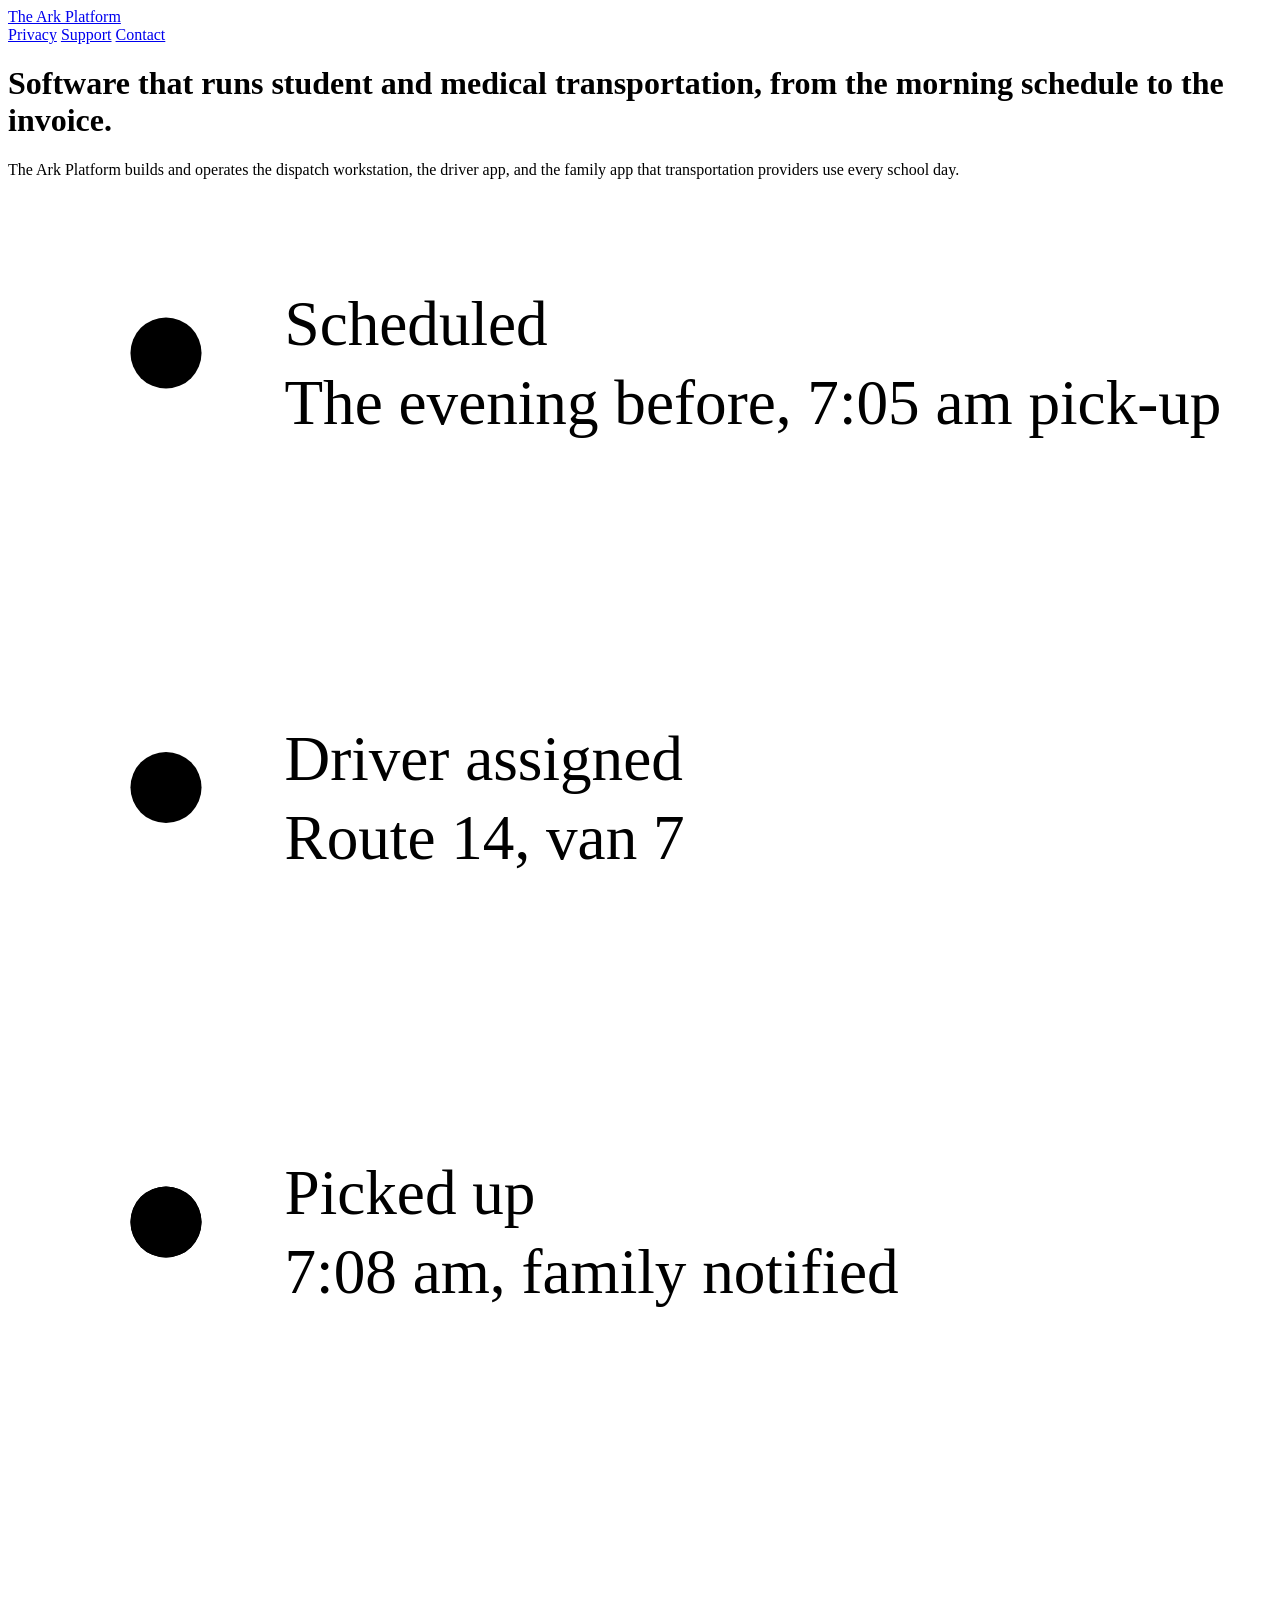
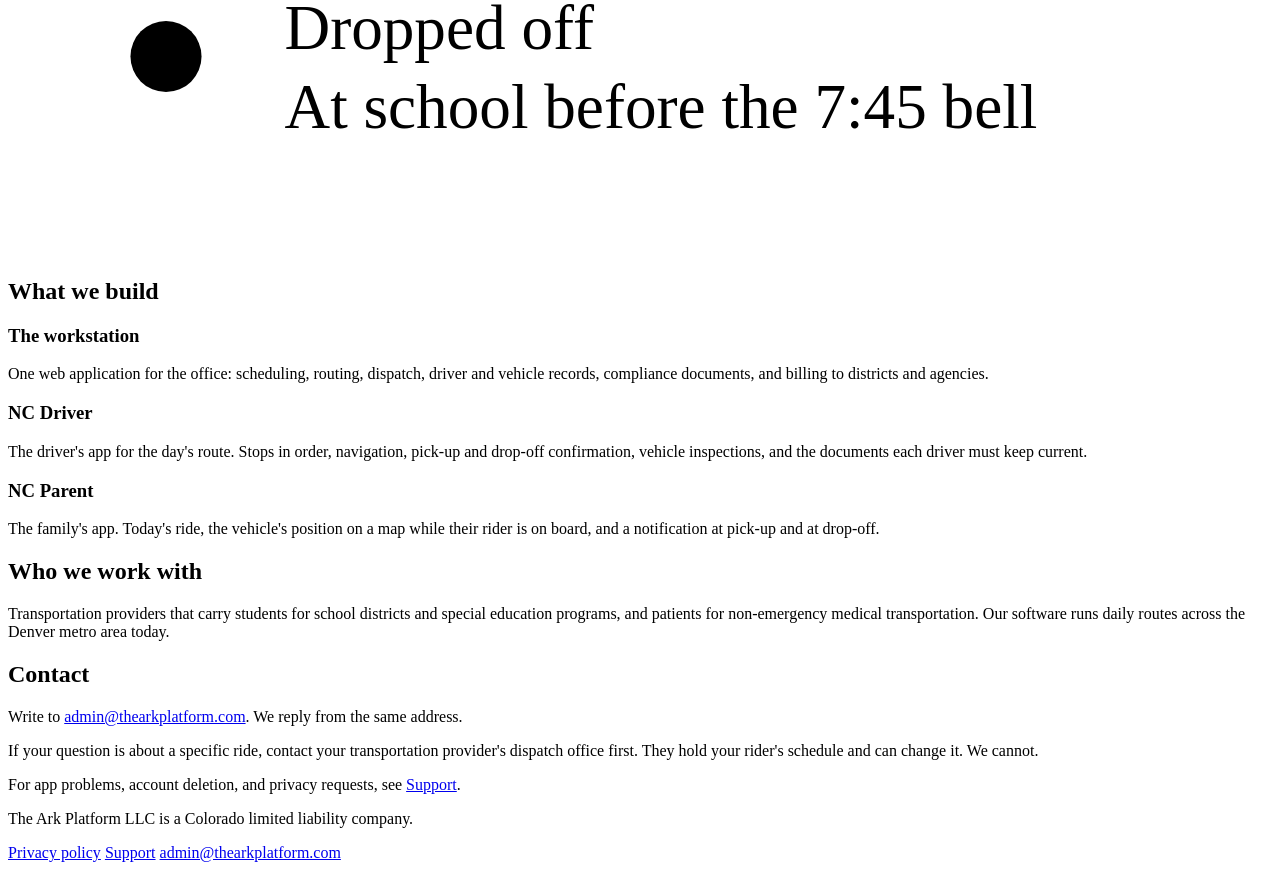
==== public/index.html @ aa96f92b "Company site: home, privacy policy, support" ====
<!doctype html>
<html lang="en">
<head>
<meta charset="utf-8">
<meta name="viewport" content="width=device-width, initial-scale=1">
<title>The Ark Platform</title>
<meta name="description" content="The Ark Platform builds and operates transportation management software for student transportation and non-emergency medical transportation providers: a dispatch workstation, a driver app, and a family app.">
<link rel="icon" href="/favicon.svg" type="image/svg+xml">
<link rel="preconnect" href="https://fonts.googleapis.com">
<link rel="preconnect" href="https://fonts.gstatic.com" crossorigin>
<link href="https://fonts.googleapis.com/css2?family=Public+Sans:wght@400;600&display=swap" rel="stylesheet">
<link rel="stylesheet" href="/style.css">
</head>
<body>
<div class="wrap">
<header class="site-head">
  <a class="wordmark" href="/">The Ark Platform</a>
  <nav aria-label="Site">
    <a href="/privacy/">Privacy</a>
    <a href="/support/">Support</a>
    <a href="#contact">Contact</a>
  </nav>
</header>

<main>
<div class="hero">
  <div>
    <h1>Software that runs student and medical transportation, from the morning schedule to the invoice.</h1>
    <p class="lead">The Ark Platform builds and operates the dispatch workstation, the driver app, and the family app that transportation providers use every school day.</p>
  </div>
  <svg class="route" viewBox="0 0 320 420" role="img" aria-labelledby="route-title route-desc">
    <title id="route-title">One ride, stop by stop</title>
    <desc id="route-desc">A vertical route line with four stops: scheduled, driver assigned, picked up, and dropped off. The picked up stop is highlighted as the current one.</desc>
    <path class="line" d="M40 40 V380" pathLength="340"/>
    <g class="stopg">
      <circle class="stop" cx="40" cy="40" r="9"/>
      <text class="name" x="70" y="38">Scheduled</text>
      <text class="sub" x="70" y="58">The evening before, 7:05 am pick-up</text>
    </g>
    <g class="stopg">
      <circle class="stop" cx="40" cy="150" r="9"/>
      <text class="name" x="70" y="148">Driver assigned</text>
      <text class="sub" x="70" y="168">Route 14, van 7</text>
    </g>
    <g class="stopg">
      <circle class="pulse" cx="40" cy="260" r="9"/>
      <circle class="stop now" cx="40" cy="260" r="9"/>
      <text class="name" x="70" y="258">Picked up</text>
      <text class="sub" x="70" y="278">7:08 am, family notified</text>
    </g>
    <g class="stopg">
      <circle class="stop" cx="40" cy="370" r="9"/>
      <text class="name" x="70" y="368">Dropped off</text>
      <text class="sub" x="70" y="388">At school before the 7:45 bell</text>
    </g>
  </svg>
</div>

<section id="products">
  <h2>What we build</h2>
  <h3>The workstation</h3>
  <p>One web application for the office: scheduling, routing, dispatch, driver and vehicle records, compliance documents, and billing to districts and agencies.</p>
  <h3>NC Driver</h3>
  <p>The driver's app for the day's route. Stops in order, navigation, pick-up and drop-off confirmation, vehicle inspections, and the documents each driver must keep current.</p>
  <h3>NC Parent</h3>
  <p>The family's app. Today's ride, the vehicle's position on a map while their rider is on board, and a notification at pick-up and at drop-off.</p>
</section>

<section id="who">
  <h2>Who we work with</h2>
  <p>Transportation providers that carry students for school districts and special education programs, and patients for non-emergency medical transportation. Our software runs daily routes across the Denver metro area today.</p>
</section>

<section id="contact">
  <h2>Contact</h2>
  <p>Write to <a href="mailto:admin@thearkplatform.com">admin@thearkplatform.com</a>. We reply from the same address.</p>
  <p>If your question is about a specific ride, contact your transportation provider's dispatch office first. They hold your rider's schedule and can change it. We cannot.</p>
  <p>For app problems, account deletion, and privacy requests, see <a href="/support/">Support</a>.</p>
</section>
</main>

<footer class="site-foot">
  <p>The Ark Platform LLC is a Colorado limited liability company.</p>
  <p><a href="/privacy/">Privacy policy</a> <a href="/support/">Support</a> <a href="mailto:admin@thearkplatform.com">admin@thearkplatform.com</a></p>
</footer>
</div>
</body>
</html>
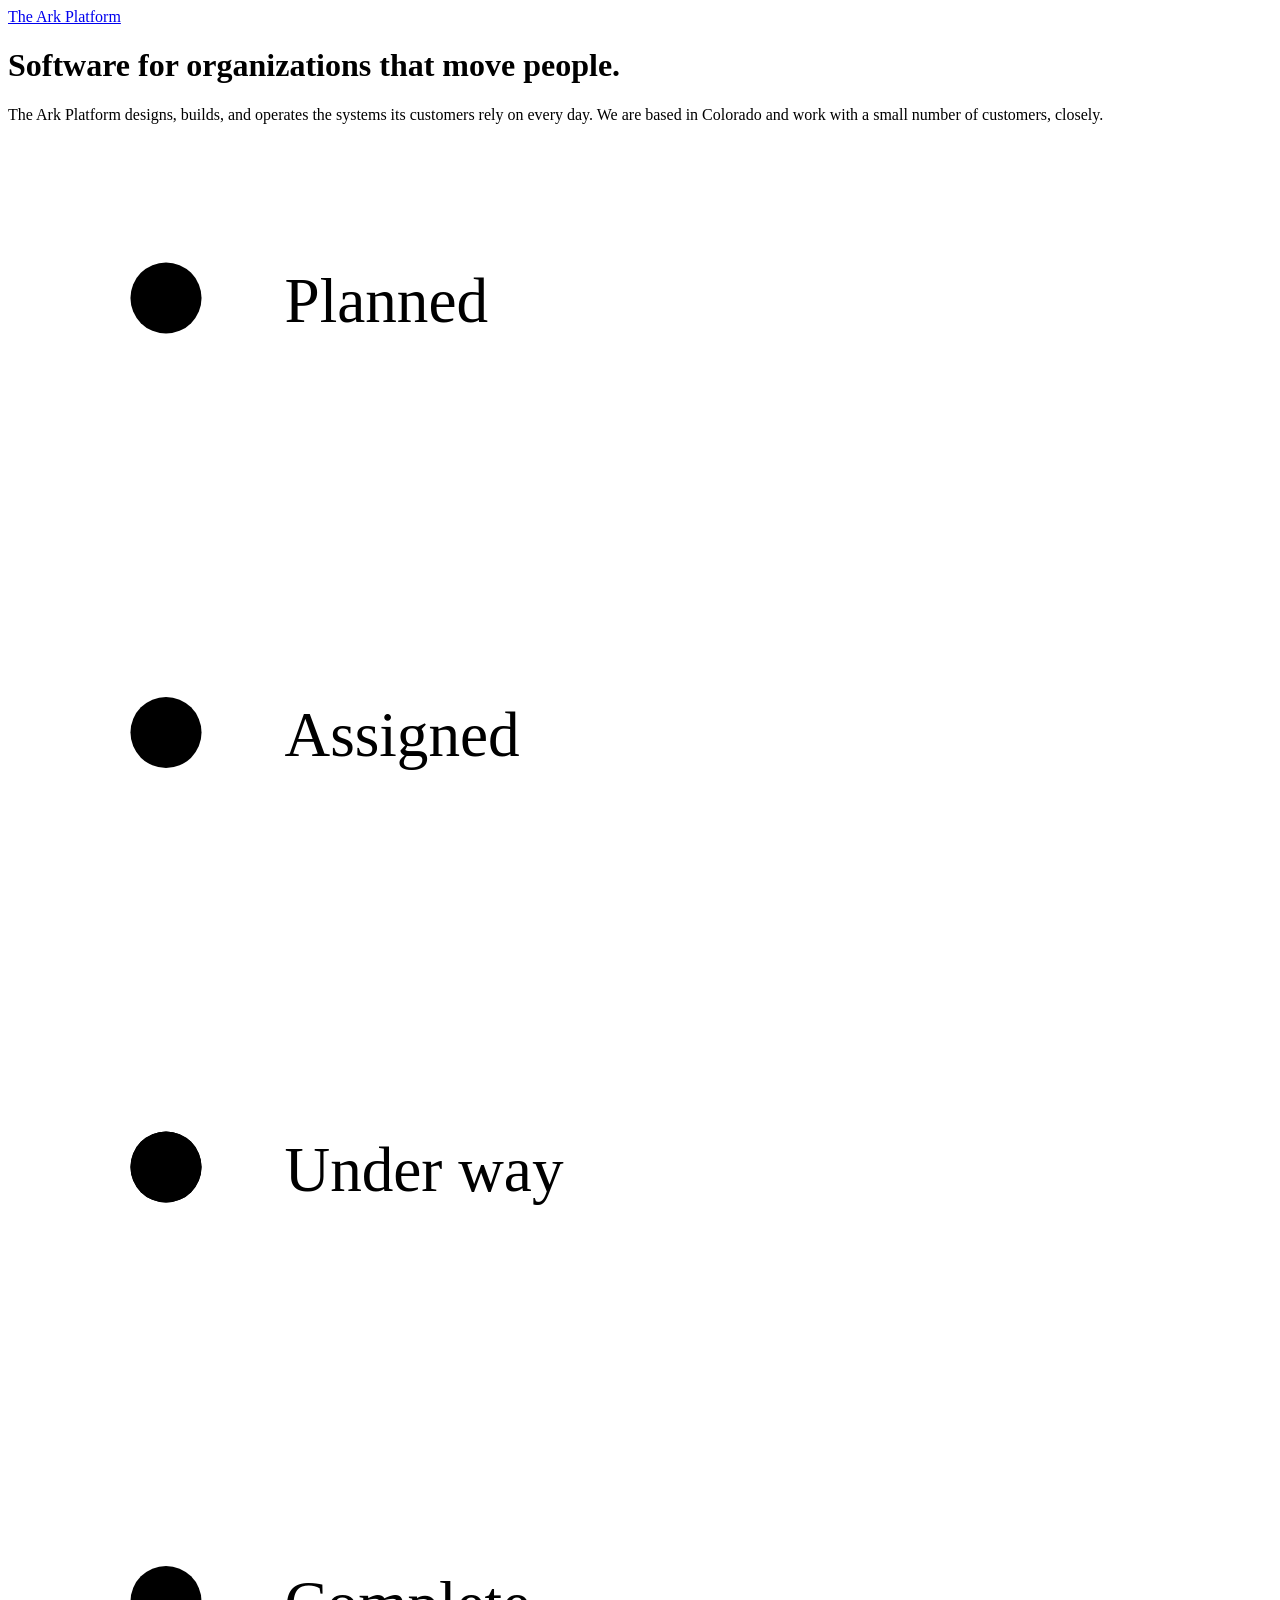
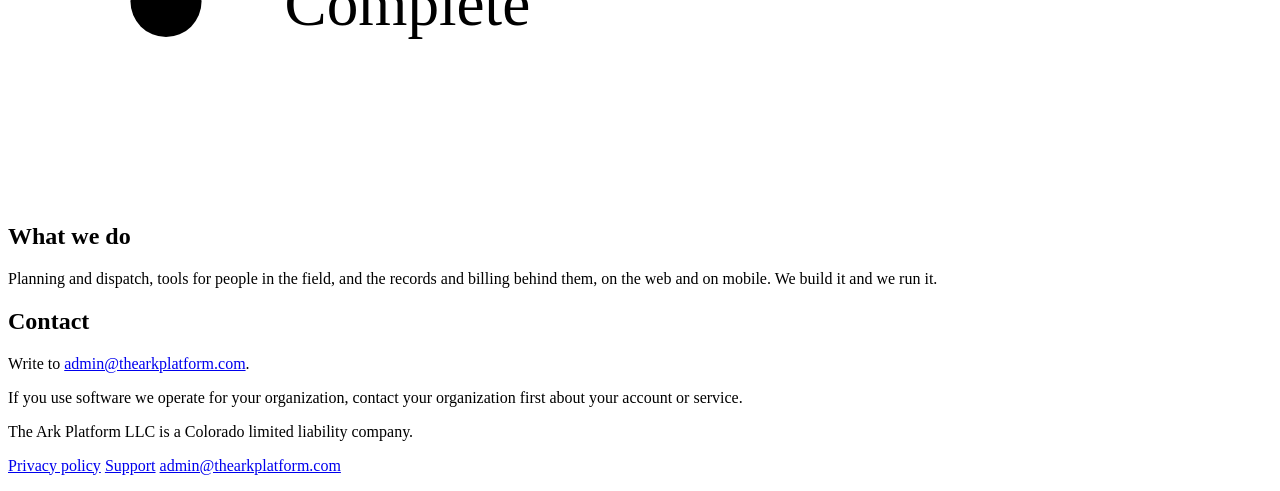
==== commit dc386f64: "Make the home page general and keep privacy and support links in the footer" ====
--- a/public/index.html
+++ b/public/index.html
@@ -4,7 +4,7 @@
 <meta charset="utf-8">
 <meta name="viewport" content="width=device-width, initial-scale=1">
 <title>The Ark Platform</title>
-<meta name="description" content="The Ark Platform builds and operates transportation management software for student transportation and non-emergency medical transportation providers: a dispatch workstation, a driver app, and a family app.">
+<meta name="description" content="The Ark Platform LLC designs, builds, and operates software for organizations that move people. Based in Colorado.">
 <link rel="icon" href="/favicon.svg" type="image/svg+xml">
 <link rel="preconnect" href="https://fonts.googleapis.com">
 <link rel="preconnect" href="https://fonts.gstatic.com" crossorigin>
@@ -15,67 +15,47 @@
 <div class="wrap">
 <header class="site-head">
   <a class="wordmark" href="/">The Ark Platform</a>
-  <nav aria-label="Site">
-    <a href="/privacy/">Privacy</a>
-    <a href="/support/">Support</a>
-    <a href="#contact">Contact</a>
-  </nav>
 </header>
 
 <main>
 <div class="hero">
   <div>
-    <h1>Software that runs student and medical transportation, from the morning schedule to the invoice.</h1>
-    <p class="lead">The Ark Platform builds and operates the dispatch workstation, the driver app, and the family app that transportation providers use every school day.</p>
+    <h1>Software for organizations that move people.</h1>
+    <p class="lead">The Ark Platform designs, builds, and operates the systems its customers rely on every day. We are based in Colorado and work with a small number of customers, closely.</p>
   </div>
   <svg class="route" viewBox="0 0 320 420" role="img" aria-labelledby="route-title route-desc">
-    <title id="route-title">One ride, stop by stop</title>
-    <desc id="route-desc">A vertical route line with four stops: scheduled, driver assigned, picked up, and dropped off. The picked up stop is highlighted as the current one.</desc>
+    <title id="route-title">From plan to completion</title>
+    <desc id="route-desc">A vertical line with four stops: planned, assigned, under way, and complete. Under way is highlighted as the current stop.</desc>
     <path class="line" d="M40 40 V380" pathLength="340"/>
     <g class="stopg">
       <circle class="stop" cx="40" cy="40" r="9"/>
-      <text class="name" x="70" y="38">Scheduled</text>
-      <text class="sub" x="70" y="58">The evening before, 7:05 am pick-up</text>
+      <text class="name" x="70" y="46">Planned</text>
     </g>
     <g class="stopg">
       <circle class="stop" cx="40" cy="150" r="9"/>
-      <text class="name" x="70" y="148">Driver assigned</text>
-      <text class="sub" x="70" y="168">Route 14, van 7</text>
+      <text class="name" x="70" y="156">Assigned</text>
     </g>
     <g class="stopg">
       <circle class="pulse" cx="40" cy="260" r="9"/>
       <circle class="stop now" cx="40" cy="260" r="9"/>
-      <text class="name" x="70" y="258">Picked up</text>
-      <text class="sub" x="70" y="278">7:08 am, family notified</text>
+      <text class="name" x="70" y="266">Under way</text>
     </g>
     <g class="stopg">
       <circle class="stop" cx="40" cy="370" r="9"/>
-      <text class="name" x="70" y="368">Dropped off</text>
-      <text class="sub" x="70" y="388">At school before the 7:45 bell</text>
+      <text class="name" x="70" y="376">Complete</text>
     </g>
   </svg>
 </div>
 
-<section id="products">
-  <h2>What we build</h2>
-  <h3>The workstation</h3>
-  <p>One web application for the office: scheduling, routing, dispatch, driver and vehicle records, compliance documents, and billing to districts and agencies.</p>
-  <h3>NC Driver</h3>
-  <p>The driver's app for the day's route. Stops in order, navigation, pick-up and drop-off confirmation, vehicle inspections, and the documents each driver must keep current.</p>
-  <h3>NC Parent</h3>
-  <p>The family's app. Today's ride, the vehicle's position on a map while their rider is on board, and a notification at pick-up and at drop-off.</p>
-</section>
-
-<section id="who">
-  <h2>Who we work with</h2>
-  <p>Transportation providers that carry students for school districts and special education programs, and patients for non-emergency medical transportation. Our software runs daily routes across the Denver metro area today.</p>
+<section id="what">
+  <h2>What we do</h2>
+  <p>Planning and dispatch, tools for people in the field, and the records and billing behind them, on the web and on mobile. We build it and we run it.</p>
 </section>
 
 <section id="contact">
   <h2>Contact</h2>
-  <p>Write to <a href="mailto:admin@thearkplatform.com">admin@thearkplatform.com</a>. We reply from the same address.</p>
-  <p>If your question is about a specific ride, contact your transportation provider's dispatch office first. They hold your rider's schedule and can change it. We cannot.</p>
-  <p>For app problems, account deletion, and privacy requests, see <a href="/support/">Support</a>.</p>
+  <p>Write to <a href="mailto:admin@thearkplatform.com">admin@thearkplatform.com</a>.</p>
+  <p>If you use software we operate for your organization, contact your organization first about your account or service.</p>
 </section>
 </main>
 
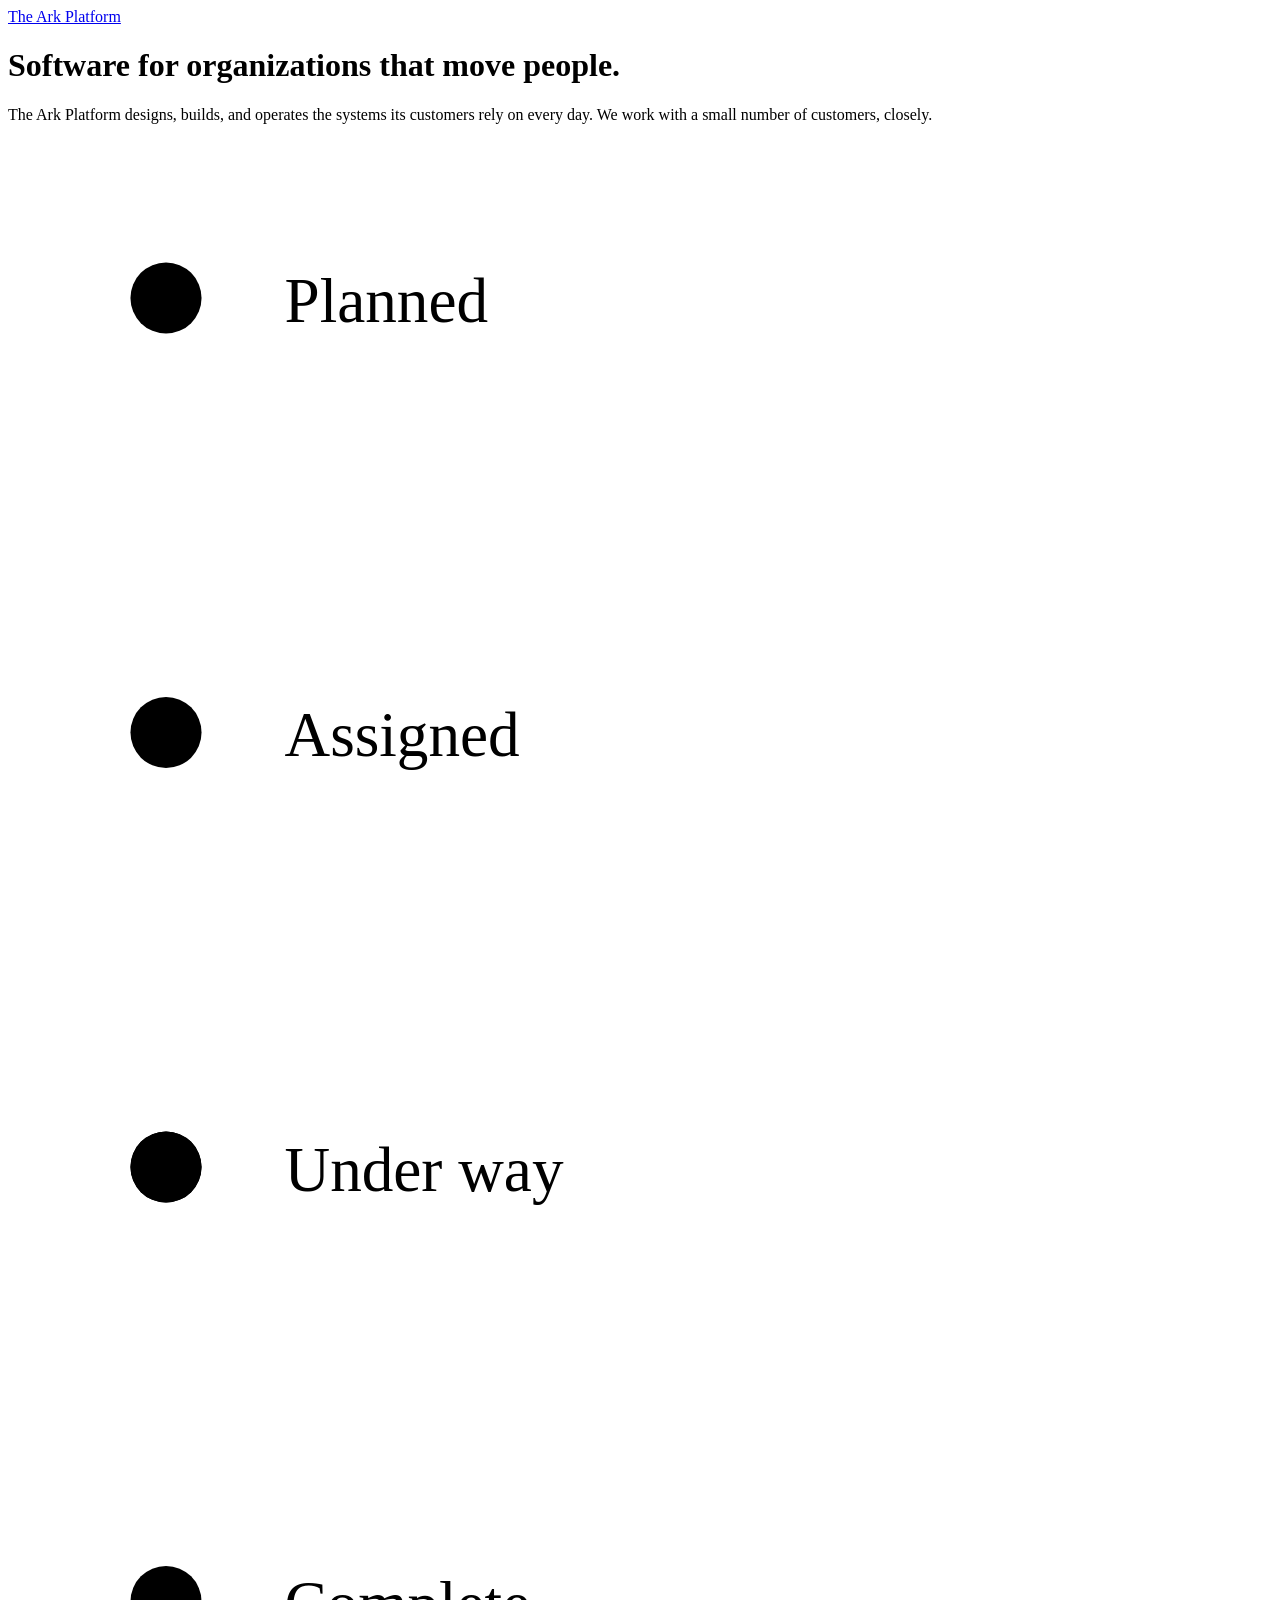
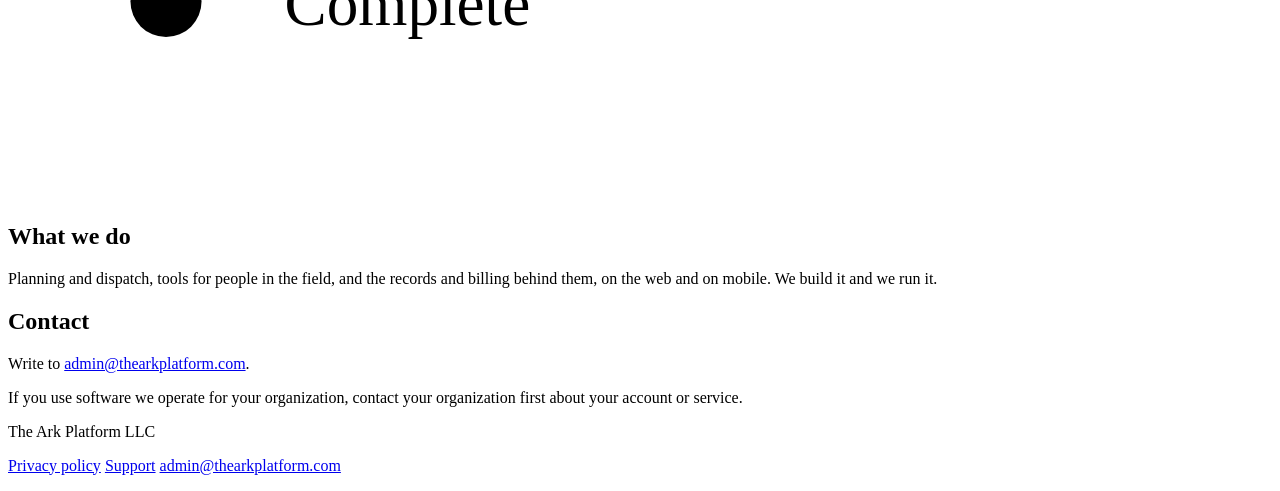
==== commit d1295a35: "Drop the location from the site" ====
--- a/public/index.html
+++ b/public/index.html
@@ -4,7 +4,7 @@
 <meta charset="utf-8">
 <meta name="viewport" content="width=device-width, initial-scale=1">
 <title>The Ark Platform</title>
-<meta name="description" content="The Ark Platform LLC designs, builds, and operates software for organizations that move people. Based in Colorado.">
+<meta name="description" content="The Ark Platform LLC designs, builds, and operates software for organizations that move people.">
 <link rel="icon" href="/favicon.svg" type="image/svg+xml">
 <link rel="preconnect" href="https://fonts.googleapis.com">
 <link rel="preconnect" href="https://fonts.gstatic.com" crossorigin>
@@ -21,7 +21,7 @@
 <div class="hero">
   <div>
     <h1>Software for organizations that move people.</h1>
-    <p class="lead">The Ark Platform designs, builds, and operates the systems its customers rely on every day. We are based in Colorado and work with a small number of customers, closely.</p>
+    <p class="lead">The Ark Platform designs, builds, and operates the systems its customers rely on every day. We work with a small number of customers, closely.</p>
   </div>
   <svg class="route" viewBox="0 0 320 420" role="img" aria-labelledby="route-title route-desc">
     <title id="route-title">From plan to completion</title>
@@ -60,7 +60,7 @@
 </main>
 
 <footer class="site-foot">
-  <p>The Ark Platform LLC is a Colorado limited liability company.</p>
+  <p>The Ark Platform LLC</p>
   <p><a href="/privacy/">Privacy policy</a> <a href="/support/">Support</a> <a href="mailto:admin@thearkplatform.com">admin@thearkplatform.com</a></p>
 </footer>
 </div>
